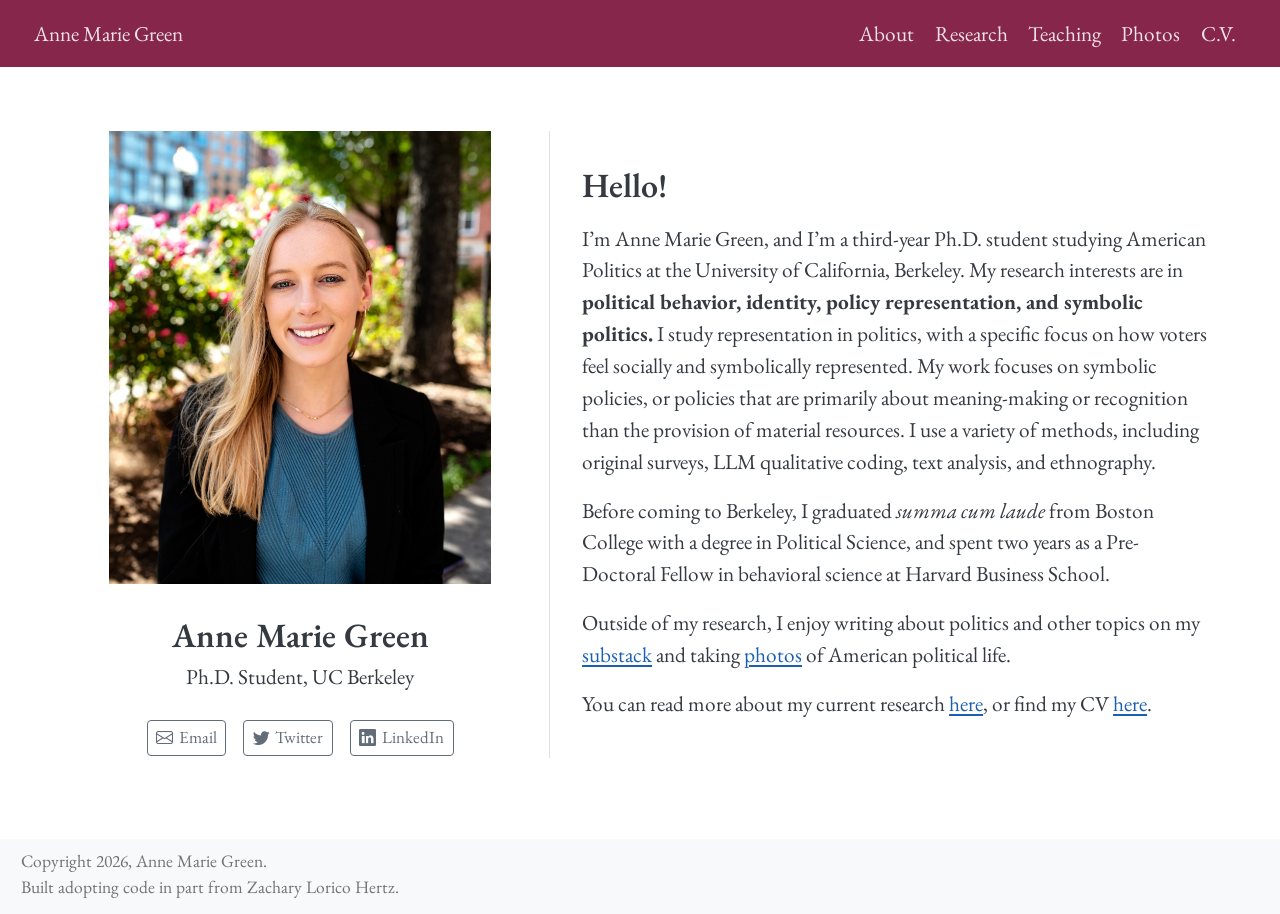
==== docs/about/index.html @ 3f6021b7 "Initial commit: academic website" ====
<!DOCTYPE html>
<html xmlns="http://www.w3.org/1999/xhtml" lang="en" xml:lang="en"><head>

<meta charset="utf-8">
<meta name="generator" content="quarto-1.6.42">

<meta name="viewport" content="width=device-width, initial-scale=1.0, user-scalable=yes">


<title>Anne Marie Green</title>
<style>
code{white-space: pre-wrap;}
span.smallcaps{font-variant: small-caps;}
div.columns{display: flex; gap: min(4vw, 1.5em);}
div.column{flex: auto; overflow-x: auto;}
div.hanging-indent{margin-left: 1.5em; text-indent: -1.5em;}
ul.task-list{list-style: none;}
ul.task-list li input[type="checkbox"] {
  width: 0.8em;
  margin: 0 0.8em 0.2em -1em; /* quarto-specific, see https://github.com/quarto-dev/quarto-cli/issues/4556 */ 
  vertical-align: middle;
}
</style>


<script src="../site_libs/quarto-nav/quarto-nav.js"></script>
<script src="../site_libs/quarto-nav/headroom.min.js"></script>
<link href="../assets/favicon.png" rel="icon" type="image/png">
<script src="../site_libs/clipboard/clipboard.min.js"></script>
<script src="../site_libs/quarto-html/quarto.js"></script>
<script src="../site_libs/quarto-html/popper.min.js"></script>
<script src="../site_libs/quarto-html/tippy.umd.min.js"></script>
<link href="../site_libs/quarto-html/tippy.css" rel="stylesheet">
<link href="../site_libs/quarto-html/quarto-syntax-highlighting-2f5df379a58b258e96c21c0638c20c03.css" rel="stylesheet" id="quarto-text-highlighting-styles">
<script src="../site_libs/bootstrap/bootstrap.min.js"></script>
<link href="../site_libs/bootstrap/bootstrap-icons.css" rel="stylesheet">
<link href="../site_libs/bootstrap/bootstrap-a54b469bd646ae8f84f3744a71a52ab6.min.css" rel="stylesheet" append-hash="true" id="quarto-bootstrap" data-mode="light">
<script id="quarto-search-options" type="application/json">{
  "language": {
    "search-no-results-text": "No results",
    "search-matching-documents-text": "matching documents",
    "search-copy-link-title": "Copy link to search",
    "search-hide-matches-text": "Hide additional matches",
    "search-more-match-text": "more match in this document",
    "search-more-matches-text": "more matches in this document",
    "search-clear-button-title": "Clear",
    "search-text-placeholder": "",
    "search-detached-cancel-button-title": "Cancel",
    "search-submit-button-title": "Submit",
    "search-label": "Search"
  }
}</script>


<link rel="stylesheet" href="../assets/global_styles.css">
</head>

<body class="nav-fixed">

<div id="quarto-search-results"></div>
  <header id="quarto-header" class="headroom fixed-top">
    <nav class="navbar navbar-expand-lg " data-bs-theme="dark">
      <div class="navbar-container container-fluid">
      <div class="navbar-brand-container mx-auto">
    <a class="navbar-brand" href="../index.html">
    <span class="navbar-title">Anne Marie Green</span>
    </a>
  </div>
          <button class="navbar-toggler" type="button" data-bs-toggle="collapse" data-bs-target="#navbarCollapse" aria-controls="navbarCollapse" role="menu" aria-expanded="false" aria-label="Toggle navigation" onclick="if (window.quartoToggleHeadroom) { window.quartoToggleHeadroom(); }">
  <span class="navbar-toggler-icon"></span>
</button>
          <div class="collapse navbar-collapse" id="navbarCollapse">
            <ul class="navbar-nav navbar-nav-scroll ms-auto">
  <li class="nav-item">
    <a class="nav-link" href="../about/"> 
<span class="menu-text">About</span></a>
  </li>  
  <li class="nav-item">
    <a class="nav-link" href="../research/"> 
<span class="menu-text">Research</span></a>
  </li>  
  <li class="nav-item">
    <a class="nav-link" href="../teaching/"> 
<span class="menu-text">Teaching</span></a>
  </li>  
  <li class="nav-item">
    <a class="nav-link" href="../photos/"> 
<span class="menu-text">Photos</span></a>
  </li>  
  <li class="nav-item">
    <a class="nav-link" href="../cv/"> 
<span class="menu-text">C.V.</span></a>
  </li>  
</ul>
          </div> <!-- /navcollapse -->
            <div class="quarto-navbar-tools">
</div>
      </div> <!-- /container-fluid -->
    </nav>
</header>
<!-- content -->
<div id="quarto-content" class="quarto-container page-columns page-rows-contents page-layout-full page-navbar">
<!-- sidebar -->
<!-- margin-sidebar -->
    
<!-- main -->
<div class="quarto-about-trestles column-page">
  <div class="about-entity">
    <img src="../media/headshot.jpg" class="about-image
  rectangle " style="width: 18em;">
<header id="title-block-header" class="quarto-title-block default">
<div class="quarto-title">
<h1 class="title">Anne Marie Green</h1>
<p class="subtitle lead">Ph.D.&nbsp;Student, UC Berkeley</p>
</div>
<div class="quarto-title-meta column-page">
  </div>
</header>
    <div class="about-links">
  <a href="mailto:annemarie_green@berkeley.edu" class="about-link" rel="" target="">
    <i class="bi bi-envelope"></i>
     <span class="about-link-text">Email</span>
  </a>
  <a href="https://x.com/amgreentweets" class="about-link" rel="" target="">
    <i class="bi bi-twitter"></i>
     <span class="about-link-text">Twitter</span>
  </a>
  <a href="https://www.linkedin.com/in/anne-marie-green-8883b9157/" class="about-link" rel="" target="">
    <i class="bi bi-linkedin"></i>
     <span class="about-link-text">LinkedIn</span>
  </a>
</div>
  </div>
  <div class="about-contents"><main class="content column-page" id="quarto-document-content">
<section id="hello" class="level1">
<h1>Hello!</h1>
<p>I’m Anne Marie Green, and I’m a third-year Ph.D.&nbsp;student studying American Politics at the University of California, Berkeley. My research interests are in <strong>political behavior, identity, policy representation, and symbolic politics.</strong> I study representation in politics, with a specific focus on how voters feel socially and symbolically represented. My work focuses on symbolic policies, or policies that are primarily about meaning-making or recognition than the provision of material resources. I use a variety of methods, including original surveys, LLM qualitative coding, text analysis, and ethnography.</p>
<p>Before coming to Berkeley, I graduated <em>summa cum laude</em> from Boston College with a degree in Political Science, and spent two years as a Pre-Doctoral Fellow in behavioral science at Harvard Business School.</p>
<p>Outside of my research, I enjoy writing about politics and other topics on my <a href="https://annemariegreen.substack.com/?utm_campaign=profile_chips/">substack</a> and taking <a href="../photos/">photos</a> of American political life.</p>
<p>You can read more about my current research <a href="../research/">here</a>, or find my CV <a href="../cv/">here</a>.</p>


</section>
</main></div>
</div>
 <!-- /main -->
<script id="quarto-html-after-body" type="application/javascript">
window.document.addEventListener("DOMContentLoaded", function (event) {
  const toggleBodyColorMode = (bsSheetEl) => {
    const mode = bsSheetEl.getAttribute("data-mode");
    const bodyEl = window.document.querySelector("body");
    if (mode === "dark") {
      bodyEl.classList.add("quarto-dark");
      bodyEl.classList.remove("quarto-light");
    } else {
      bodyEl.classList.add("quarto-light");
      bodyEl.classList.remove("quarto-dark");
    }
  }
  const toggleBodyColorPrimary = () => {
    const bsSheetEl = window.document.querySelector("link#quarto-bootstrap");
    if (bsSheetEl) {
      toggleBodyColorMode(bsSheetEl);
    }
  }
  toggleBodyColorPrimary();  
  const isCodeAnnotation = (el) => {
    for (const clz of el.classList) {
      if (clz.startsWith('code-annotation-')) {                     
        return true;
      }
    }
    return false;
  }
  const onCopySuccess = function(e) {
    // button target
    const button = e.trigger;
    // don't keep focus
    button.blur();
    // flash "checked"
    button.classList.add('code-copy-button-checked');
    var currentTitle = button.getAttribute("title");
    button.setAttribute("title", "Copied!");
    let tooltip;
    if (window.bootstrap) {
      button.setAttribute("data-bs-toggle", "tooltip");
      button.setAttribute("data-bs-placement", "left");
      button.setAttribute("data-bs-title", "Copied!");
      tooltip = new bootstrap.Tooltip(button, 
        { trigger: "manual", 
          customClass: "code-copy-button-tooltip",
          offset: [0, -8]});
      tooltip.show();    
    }
    setTimeout(function() {
      if (tooltip) {
        tooltip.hide();
        button.removeAttribute("data-bs-title");
        button.removeAttribute("data-bs-toggle");
        button.removeAttribute("data-bs-placement");
      }
      button.setAttribute("title", currentTitle);
      button.classList.remove('code-copy-button-checked');
    }, 1000);
    // clear code selection
    e.clearSelection();
  }
  const getTextToCopy = function(trigger) {
      const codeEl = trigger.previousElementSibling.cloneNode(true);
      for (const childEl of codeEl.children) {
        if (isCodeAnnotation(childEl)) {
          childEl.remove();
        }
      }
      return codeEl.innerText;
  }
  const clipboard = new window.ClipboardJS('.code-copy-button:not([data-in-quarto-modal])', {
    text: getTextToCopy
  });
  clipboard.on('success', onCopySuccess);
  if (window.document.getElementById('quarto-embedded-source-code-modal')) {
    const clipboardModal = new window.ClipboardJS('.code-copy-button[data-in-quarto-modal]', {
      text: getTextToCopy,
      container: window.document.getElementById('quarto-embedded-source-code-modal')
    });
    clipboardModal.on('success', onCopySuccess);
  }
    var localhostRegex = new RegExp(/^(?:http|https):\/\/localhost\:?[0-9]*\//);
    var mailtoRegex = new RegExp(/^mailto:/);
      var filterRegex = new RegExp("https:\/\/annemariegreen\.github\.io");
    var isInternal = (href) => {
        return filterRegex.test(href) || localhostRegex.test(href) || mailtoRegex.test(href);
    }
    // Inspect non-navigation links and adorn them if external
 	var links = window.document.querySelectorAll('a[href]:not(.nav-link):not(.navbar-brand):not(.toc-action):not(.sidebar-link):not(.sidebar-item-toggle):not(.pagination-link):not(.no-external):not([aria-hidden]):not(.dropdown-item):not(.quarto-navigation-tool):not(.about-link)');
    for (var i=0; i<links.length; i++) {
      const link = links[i];
      if (!isInternal(link.href)) {
        // undo the damage that might have been done by quarto-nav.js in the case of
        // links that we want to consider external
        if (link.dataset.originalHref !== undefined) {
          link.href = link.dataset.originalHref;
        }
      }
    }
  function tippyHover(el, contentFn, onTriggerFn, onUntriggerFn) {
    const config = {
      allowHTML: true,
      maxWidth: 500,
      delay: 100,
      arrow: false,
      appendTo: function(el) {
          return el.parentElement;
      },
      interactive: true,
      interactiveBorder: 10,
      theme: 'quarto',
      placement: 'bottom-start',
    };
    if (contentFn) {
      config.content = contentFn;
    }
    if (onTriggerFn) {
      config.onTrigger = onTriggerFn;
    }
    if (onUntriggerFn) {
      config.onUntrigger = onUntriggerFn;
    }
    window.tippy(el, config); 
  }
  const noterefs = window.document.querySelectorAll('a[role="doc-noteref"]');
  for (var i=0; i<noterefs.length; i++) {
    const ref = noterefs[i];
    tippyHover(ref, function() {
      // use id or data attribute instead here
      let href = ref.getAttribute('data-footnote-href') || ref.getAttribute('href');
      try { href = new URL(href).hash; } catch {}
      const id = href.replace(/^#\/?/, "");
      const note = window.document.getElementById(id);
      if (note) {
        return note.innerHTML;
      } else {
        return "";
      }
    });
  }
  const xrefs = window.document.querySelectorAll('a.quarto-xref');
  const processXRef = (id, note) => {
    // Strip column container classes
    const stripColumnClz = (el) => {
      el.classList.remove("page-full", "page-columns");
      if (el.children) {
        for (const child of el.children) {
          stripColumnClz(child);
        }
      }
    }
    stripColumnClz(note)
    if (id === null || id.startsWith('sec-')) {
      // Special case sections, only their first couple elements
      const container = document.createElement("div");
      if (note.children && note.children.length > 2) {
        container.appendChild(note.children[0].cloneNode(true));
        for (let i = 1; i < note.children.length; i++) {
          const child = note.children[i];
          if (child.tagName === "P" && child.innerText === "") {
            continue;
          } else {
            container.appendChild(child.cloneNode(true));
            break;
          }
        }
        if (window.Quarto?.typesetMath) {
          window.Quarto.typesetMath(container);
        }
        return container.innerHTML
      } else {
        if (window.Quarto?.typesetMath) {
          window.Quarto.typesetMath(note);
        }
        return note.innerHTML;
      }
    } else {
      // Remove any anchor links if they are present
      const anchorLink = note.querySelector('a.anchorjs-link');
      if (anchorLink) {
        anchorLink.remove();
      }
      if (window.Quarto?.typesetMath) {
        window.Quarto.typesetMath(note);
      }
      if (note.classList.contains("callout")) {
        return note.outerHTML;
      } else {
        return note.innerHTML;
      }
    }
  }
  for (var i=0; i<xrefs.length; i++) {
    const xref = xrefs[i];
    tippyHover(xref, undefined, function(instance) {
      instance.disable();
      let url = xref.getAttribute('href');
      let hash = undefined; 
      if (url.startsWith('#')) {
        hash = url;
      } else {
        try { hash = new URL(url).hash; } catch {}
      }
      if (hash) {
        const id = hash.replace(/^#\/?/, "");
        const note = window.document.getElementById(id);
        if (note !== null) {
          try {
            const html = processXRef(id, note.cloneNode(true));
            instance.setContent(html);
          } finally {
            instance.enable();
            instance.show();
          }
        } else {
          // See if we can fetch this
          fetch(url.split('#')[0])
          .then(res => res.text())
          .then(html => {
            const parser = new DOMParser();
            const htmlDoc = parser.parseFromString(html, "text/html");
            const note = htmlDoc.getElementById(id);
            if (note !== null) {
              const html = processXRef(id, note);
              instance.setContent(html);
            } 
          }).finally(() => {
            instance.enable();
            instance.show();
          });
        }
      } else {
        // See if we can fetch a full url (with no hash to target)
        // This is a special case and we should probably do some content thinning / targeting
        fetch(url)
        .then(res => res.text())
        .then(html => {
          const parser = new DOMParser();
          const htmlDoc = parser.parseFromString(html, "text/html");
          const note = htmlDoc.querySelector('main.content');
          if (note !== null) {
            // This should only happen for chapter cross references
            // (since there is no id in the URL)
            // remove the first header
            if (note.children.length > 0 && note.children[0].tagName === "HEADER") {
              note.children[0].remove();
            }
            const html = processXRef(null, note);
            instance.setContent(html);
          } 
        }).finally(() => {
          instance.enable();
          instance.show();
        });
      }
    }, function(instance) {
    });
  }
      let selectedAnnoteEl;
      const selectorForAnnotation = ( cell, annotation) => {
        let cellAttr = 'data-code-cell="' + cell + '"';
        let lineAttr = 'data-code-annotation="' +  annotation + '"';
        const selector = 'span[' + cellAttr + '][' + lineAttr + ']';
        return selector;
      }
      const selectCodeLines = (annoteEl) => {
        const doc = window.document;
        const targetCell = annoteEl.getAttribute("data-target-cell");
        const targetAnnotation = annoteEl.getAttribute("data-target-annotation");
        const annoteSpan = window.document.querySelector(selectorForAnnotation(targetCell, targetAnnotation));
        const lines = annoteSpan.getAttribute("data-code-lines").split(",");
        const lineIds = lines.map((line) => {
          return targetCell + "-" + line;
        })
        let top = null;
        let height = null;
        let parent = null;
        if (lineIds.length > 0) {
            //compute the position of the single el (top and bottom and make a div)
            const el = window.document.getElementById(lineIds[0]);
            top = el.offsetTop;
            height = el.offsetHeight;
            parent = el.parentElement.parentElement;
          if (lineIds.length > 1) {
            const lastEl = window.document.getElementById(lineIds[lineIds.length - 1]);
            const bottom = lastEl.offsetTop + lastEl.offsetHeight;
            height = bottom - top;
          }
          if (top !== null && height !== null && parent !== null) {
            // cook up a div (if necessary) and position it 
            let div = window.document.getElementById("code-annotation-line-highlight");
            if (div === null) {
              div = window.document.createElement("div");
              div.setAttribute("id", "code-annotation-line-highlight");
              div.style.position = 'absolute';
              parent.appendChild(div);
            }
            div.style.top = top - 2 + "px";
            div.style.height = height + 4 + "px";
            div.style.left = 0;
            let gutterDiv = window.document.getElementById("code-annotation-line-highlight-gutter");
            if (gutterDiv === null) {
              gutterDiv = window.document.createElement("div");
              gutterDiv.setAttribute("id", "code-annotation-line-highlight-gutter");
              gutterDiv.style.position = 'absolute';
              const codeCell = window.document.getElementById(targetCell);
              const gutter = codeCell.querySelector('.code-annotation-gutter');
              gutter.appendChild(gutterDiv);
            }
            gutterDiv.style.top = top - 2 + "px";
            gutterDiv.style.height = height + 4 + "px";
          }
          selectedAnnoteEl = annoteEl;
        }
      };
      const unselectCodeLines = () => {
        const elementsIds = ["code-annotation-line-highlight", "code-annotation-line-highlight-gutter"];
        elementsIds.forEach((elId) => {
          const div = window.document.getElementById(elId);
          if (div) {
            div.remove();
          }
        });
        selectedAnnoteEl = undefined;
      };
        // Handle positioning of the toggle
    window.addEventListener(
      "resize",
      throttle(() => {
        elRect = undefined;
        if (selectedAnnoteEl) {
          selectCodeLines(selectedAnnoteEl);
        }
      }, 10)
    );
    function throttle(fn, ms) {
    let throttle = false;
    let timer;
      return (...args) => {
        if(!throttle) { // first call gets through
            fn.apply(this, args);
            throttle = true;
        } else { // all the others get throttled
            if(timer) clearTimeout(timer); // cancel #2
            timer = setTimeout(() => {
              fn.apply(this, args);
              timer = throttle = false;
            }, ms);
        }
      };
    }
      // Attach click handler to the DT
      const annoteDls = window.document.querySelectorAll('dt[data-target-cell]');
      for (const annoteDlNode of annoteDls) {
        annoteDlNode.addEventListener('click', (event) => {
          const clickedEl = event.target;
          if (clickedEl !== selectedAnnoteEl) {
            unselectCodeLines();
            const activeEl = window.document.querySelector('dt[data-target-cell].code-annotation-active');
            if (activeEl) {
              activeEl.classList.remove('code-annotation-active');
            }
            selectCodeLines(clickedEl);
            clickedEl.classList.add('code-annotation-active');
          } else {
            // Unselect the line
            unselectCodeLines();
            clickedEl.classList.remove('code-annotation-active');
          }
        });
      }
  const findCites = (el) => {
    const parentEl = el.parentElement;
    if (parentEl) {
      const cites = parentEl.dataset.cites;
      if (cites) {
        return {
          el,
          cites: cites.split(' ')
        };
      } else {
        return findCites(el.parentElement)
      }
    } else {
      return undefined;
    }
  };
  var bibliorefs = window.document.querySelectorAll('a[role="doc-biblioref"]');
  for (var i=0; i<bibliorefs.length; i++) {
    const ref = bibliorefs[i];
    const citeInfo = findCites(ref);
    if (citeInfo) {
      tippyHover(citeInfo.el, function() {
        var popup = window.document.createElement('div');
        citeInfo.cites.forEach(function(cite) {
          var citeDiv = window.document.createElement('div');
          citeDiv.classList.add('hanging-indent');
          citeDiv.classList.add('csl-entry');
          var biblioDiv = window.document.getElementById('ref-' + cite);
          if (biblioDiv) {
            citeDiv.innerHTML = biblioDiv.innerHTML;
          }
          popup.appendChild(citeDiv);
        });
        return popup.innerHTML;
      });
    }
  }
});
</script>
</div> <!-- /content -->
<footer class="footer">
  <div class="nav-footer">
    <div class="nav-footer-left">
<p>Copyright 2026, Anne Marie Green. <br> Built adopting code in part from <a href="https://zacharylhertz.github.io/">Zachary Lorico Hertz</a>.</p>
</div>   
    <div class="nav-footer-center">
      &nbsp;
    </div>
    <div class="nav-footer-right">
      &nbsp;
    </div>
  </div>
</footer>




</body></html>
---- docs/site_libs/quarto-html/tippy.css ----
.tippy-box[data-animation=fade][data-state=hidden]{opacity:0}[data-tippy-root]{max-width:calc(100vw - 10px)}.tippy-box{position:relative;background-color:#333;color:#fff;border-radius:4px;font-size:14px;line-height:1.4;white-space:normal;outline:0;transition-property:transform,visibility,opacity}.tippy-box[data-placement^=top]>.tippy-arrow{bottom:0}.tippy-box[data-placement^=top]>.tippy-arrow:before{bottom:-7px;left:0;border-width:8px 8px 0;border-top-color:initial;transform-origin:center top}.tippy-box[data-placement^=bottom]>.tippy-arrow{top:0}.tippy-box[data-placement^=bottom]>.tippy-arrow:before{top:-7px;left:0;border-width:0 8px 8px;border-bottom-color:initial;transform-origin:center bottom}.tippy-box[data-placement^=left]>.tippy-arrow{right:0}.tippy-box[data-placement^=left]>.tippy-arrow:before{border-width:8px 0 8px 8px;border-left-color:initial;right:-7px;transform-origin:center left}.tippy-box[data-placement^=right]>.tippy-arrow{left:0}.tippy-box[data-placement^=right]>.tippy-arrow:before{left:-7px;border-width:8px 8px 8px 0;border-right-color:initial;transform-origin:center right}.tippy-box[data-inertia][data-state=visible]{transition-timing-function:cubic-bezier(.54,1.5,.38,1.11)}.tippy-arrow{width:16px;height:16px;color:#333}.tippy-arrow:before{content:"";position:absolute;border-color:transparent;border-style:solid}.tippy-content{position:relative;padding:5px 9px;z-index:1}
---- docs/site_libs/quarto-html/quarto-syntax-highlighting-2f5df379a58b258e96c21c0638c20c03.css ----
/* quarto syntax highlight colors */
:root {
  --quarto-hl-ot-color: #003B4F;
  --quarto-hl-at-color: #657422;
  --quarto-hl-ss-color: #20794D;
  --quarto-hl-an-color: #5E5E5E;
  --quarto-hl-fu-color: #4758AB;
  --quarto-hl-st-color: #20794D;
  --quarto-hl-cf-color: #003B4F;
  --quarto-hl-op-color: #5E5E5E;
  --quarto-hl-er-color: #AD0000;
  --quarto-hl-bn-color: #AD0000;
  --quarto-hl-al-color: #AD0000;
  --quarto-hl-va-color: #111111;
  --quarto-hl-bu-color: inherit;
  --quarto-hl-ex-color: inherit;
  --quarto-hl-pp-color: #AD0000;
  --quarto-hl-in-color: #5E5E5E;
  --quarto-hl-vs-color: #20794D;
  --quarto-hl-wa-color: #5E5E5E;
  --quarto-hl-do-color: #5E5E5E;
  --quarto-hl-im-color: #00769E;
  --quarto-hl-ch-color: #20794D;
  --quarto-hl-dt-color: #AD0000;
  --quarto-hl-fl-color: #AD0000;
  --quarto-hl-co-color: #5E5E5E;
  --quarto-hl-cv-color: #5E5E5E;
  --quarto-hl-cn-color: #8f5902;
  --quarto-hl-sc-color: #5E5E5E;
  --quarto-hl-dv-color: #AD0000;
  --quarto-hl-kw-color: #003B4F;
}

/* other quarto variables */
:root {
  --quarto-font-monospace: SFMono-Regular, Menlo, Monaco, Consolas, "Liberation Mono", "Courier New", monospace;
}

pre > code.sourceCode > span {
  color: #003B4F;
}

code span {
  color: #003B4F;
}

code.sourceCode > span {
  color: #003B4F;
}

div.sourceCode,
div.sourceCode pre.sourceCode {
  color: #003B4F;
}

code span.ot {
  color: #003B4F;
  font-style: inherit;
}

code span.at {
  color: #657422;
  font-style: inherit;
}

code span.ss {
  color: #20794D;
  font-style: inherit;
}

code span.an {
  color: #5E5E5E;
  font-style: inherit;
}

code span.fu {
  color: #4758AB;
  font-style: inherit;
}

code span.st {
  color: #20794D;
  font-style: inherit;
}

code span.cf {
  color: #003B4F;
  font-weight: bold;
  font-style: inherit;
}

code span.op {
  color: #5E5E5E;
  font-style: inherit;
}

code span.er {
  color: #AD0000;
  font-style: inherit;
}

code span.bn {
  color: #AD0000;
  font-style: inherit;
}

code span.al {
  color: #AD0000;
  font-style: inherit;
}

code span.va {
  color: #111111;
  font-style: inherit;
}

code span.bu {
  font-style: inherit;
}

code span.ex {
  font-style: inherit;
}

code span.pp {
  color: #AD0000;
  font-style: inherit;
}

code span.in {
  color: #5E5E5E;
  font-style: inherit;
}

code span.vs {
  color: #20794D;
  font-style: inherit;
}

code span.wa {
  color: #5E5E5E;
  font-style: italic;
}

code span.do {
  color: #5E5E5E;
  font-style: italic;
}

code span.im {
  color: #00769E;
  font-style: inherit;
}

code span.ch {
  color: #20794D;
  font-style: inherit;
}

code span.dt {
  color: #AD0000;
  font-style: inherit;
}

code span.fl {
  color: #AD0000;
  font-style: inherit;
}

code span.co {
  color: #5E5E5E;
  font-style: inherit;
}

code span.cv {
  color: #5E5E5E;
  font-style: italic;
}

code span.cn {
  color: #8f5902;
  font-style: inherit;
}

code span.sc {
  color: #5E5E5E;
  font-style: inherit;
}

code span.dv {
  color: #AD0000;
  font-style: inherit;
}

code span.kw {
  color: #003B4F;
  font-weight: bold;
  font-style: inherit;
}

.prevent-inlining {
  content: "</";
}

/*# sourceMappingURL=35eb38a806ee71ea6d2563be2308c832.css.map */
---- docs/assets/global_styles.css ----
/* css styles */
//* Add bottom margin to images. This was a pain. */
.quarto-post .thumbnail img {
  margin-bottom: 1rem;
}

.quarto-post .thumbnail {
  margin-bottom: 1rem;
}

a {
  text-decoration: none;
}
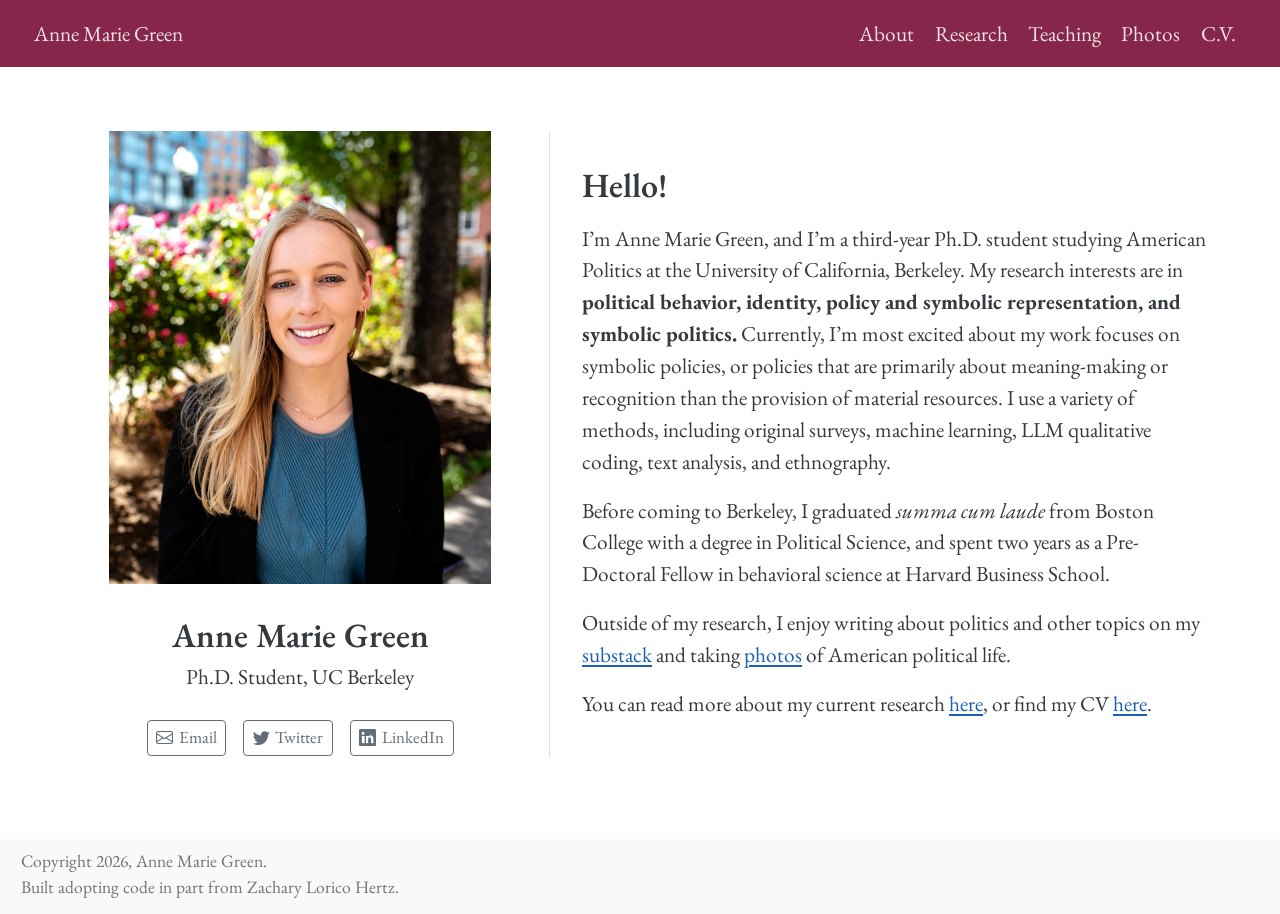
==== commit fb9eceaf: "Add machine learning to methods; update photos intro; split out community teaching" ====
--- a/docs/about/index.html
+++ b/docs/about/index.html
@@ -134,7 +134,7 @@
   <div class="about-contents"><main class="content column-page" id="quarto-document-content">
 <section id="hello" class="level1">
 <h1>Hello!</h1>
-<p>I’m Anne Marie Green, and I’m a third-year Ph.D.&nbsp;student studying American Politics at the University of California, Berkeley. My research interests are in <strong>political behavior, identity, policy representation, and symbolic politics.</strong> I study representation in politics, with a specific focus on how voters feel socially and symbolically represented. My work focuses on symbolic policies, or policies that are primarily about meaning-making or recognition than the provision of material resources. I use a variety of methods, including original surveys, LLM qualitative coding, text analysis, and ethnography.</p>
+<p>I’m Anne Marie Green, and I’m a third-year Ph.D.&nbsp;student studying American Politics at the University of California, Berkeley. My research interests are in <strong>political behavior, identity, policy and symbolic representation, and symbolic politics.</strong> Currently, I’m most excited about my work focuses on symbolic policies, or policies that are primarily about meaning-making or recognition than the provision of material resources. I use a variety of methods, including original surveys, machine learning, LLM qualitative coding, text analysis, and ethnography.</p>
 <p>Before coming to Berkeley, I graduated <em>summa cum laude</em> from Boston College with a degree in Political Science, and spent two years as a Pre-Doctoral Fellow in behavioral science at Harvard Business School.</p>
 <p>Outside of my research, I enjoy writing about politics and other topics on my <a href="https://annemariegreen.substack.com/?utm_campaign=profile_chips/">substack</a> and taking <a href="../photos/">photos</a> of American political life.</p>
 <p>You can read more about my current research <a href="../research/">here</a>, or find my CV <a href="../cv/">here</a>.</p>
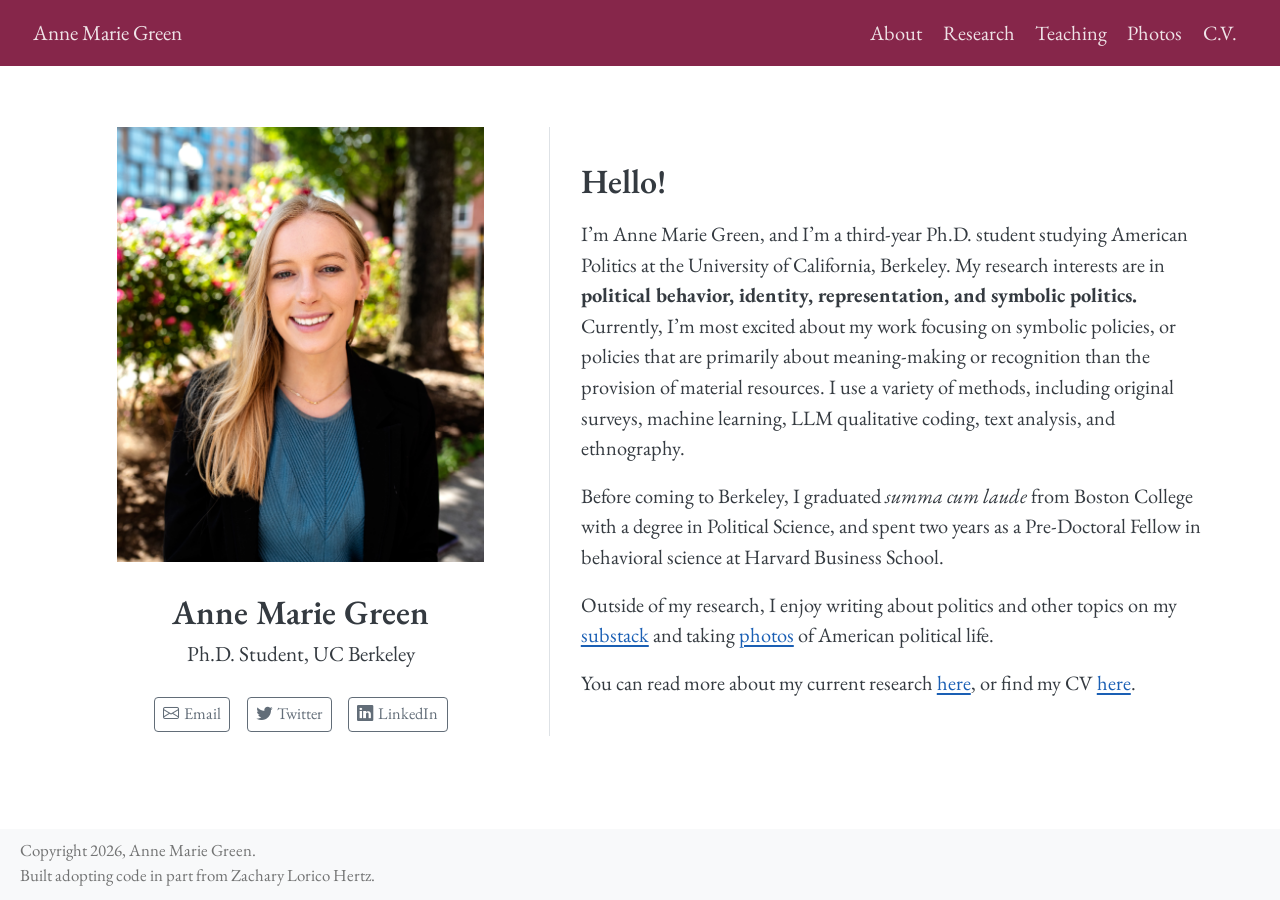
==== commit 3ae1bc3f: "Reduce body text size; update About bio" ====
--- a/docs/about/index.html
+++ b/docs/about/index.html
@@ -34,7 +34,7 @@
 <link href="../site_libs/quarto-html/quarto-syntax-highlighting-2f5df379a58b258e96c21c0638c20c03.css" rel="stylesheet" id="quarto-text-highlighting-styles">
 <script src="../site_libs/bootstrap/bootstrap.min.js"></script>
 <link href="../site_libs/bootstrap/bootstrap-icons.css" rel="stylesheet">
-<link href="../site_libs/bootstrap/bootstrap-a54b469bd646ae8f84f3744a71a52ab6.min.css" rel="stylesheet" append-hash="true" id="quarto-bootstrap" data-mode="light">
+<link href="../site_libs/bootstrap/bootstrap-3aa24391d048844304d0d78615be7597.min.css" rel="stylesheet" append-hash="true" id="quarto-bootstrap" data-mode="light">
 <script id="quarto-search-options" type="application/json">{
   "language": {
     "search-no-results-text": "No results",
@@ -134,7 +134,7 @@
   <div class="about-contents"><main class="content column-page" id="quarto-document-content">
 <section id="hello" class="level1">
 <h1>Hello!</h1>
-<p>I’m Anne Marie Green, and I’m a third-year Ph.D.&nbsp;student studying American Politics at the University of California, Berkeley. My research interests are in <strong>political behavior, identity, policy and symbolic representation, and symbolic politics.</strong> Currently, I’m most excited about my work focuses on symbolic policies, or policies that are primarily about meaning-making or recognition than the provision of material resources. I use a variety of methods, including original surveys, machine learning, LLM qualitative coding, text analysis, and ethnography.</p>
+<p>I’m Anne Marie Green, and I’m a third-year Ph.D.&nbsp;student studying American Politics at the University of California, Berkeley. My research interests are in <strong>political behavior, identity, representation, and symbolic politics.</strong> Currently, I’m most excited about my work focusing on symbolic policies, or policies that are primarily about meaning-making or recognition than the provision of material resources. I use a variety of methods, including original surveys, machine learning, LLM qualitative coding, text analysis, and ethnography.</p>
 <p>Before coming to Berkeley, I graduated <em>summa cum laude</em> from Boston College with a degree in Political Science, and spent two years as a Pre-Doctoral Fellow in behavioral science at Harvard Business School.</p>
 <p>Outside of my research, I enjoy writing about politics and other topics on my <a href="https://annemariegreen.substack.com/?utm_campaign=profile_chips/">substack</a> and taking <a href="../photos/">photos</a> of American political life.</p>
 <p>You can read more about my current research <a href="../research/">here</a>, or find my CV <a href="../cv/">here</a>.</p>
